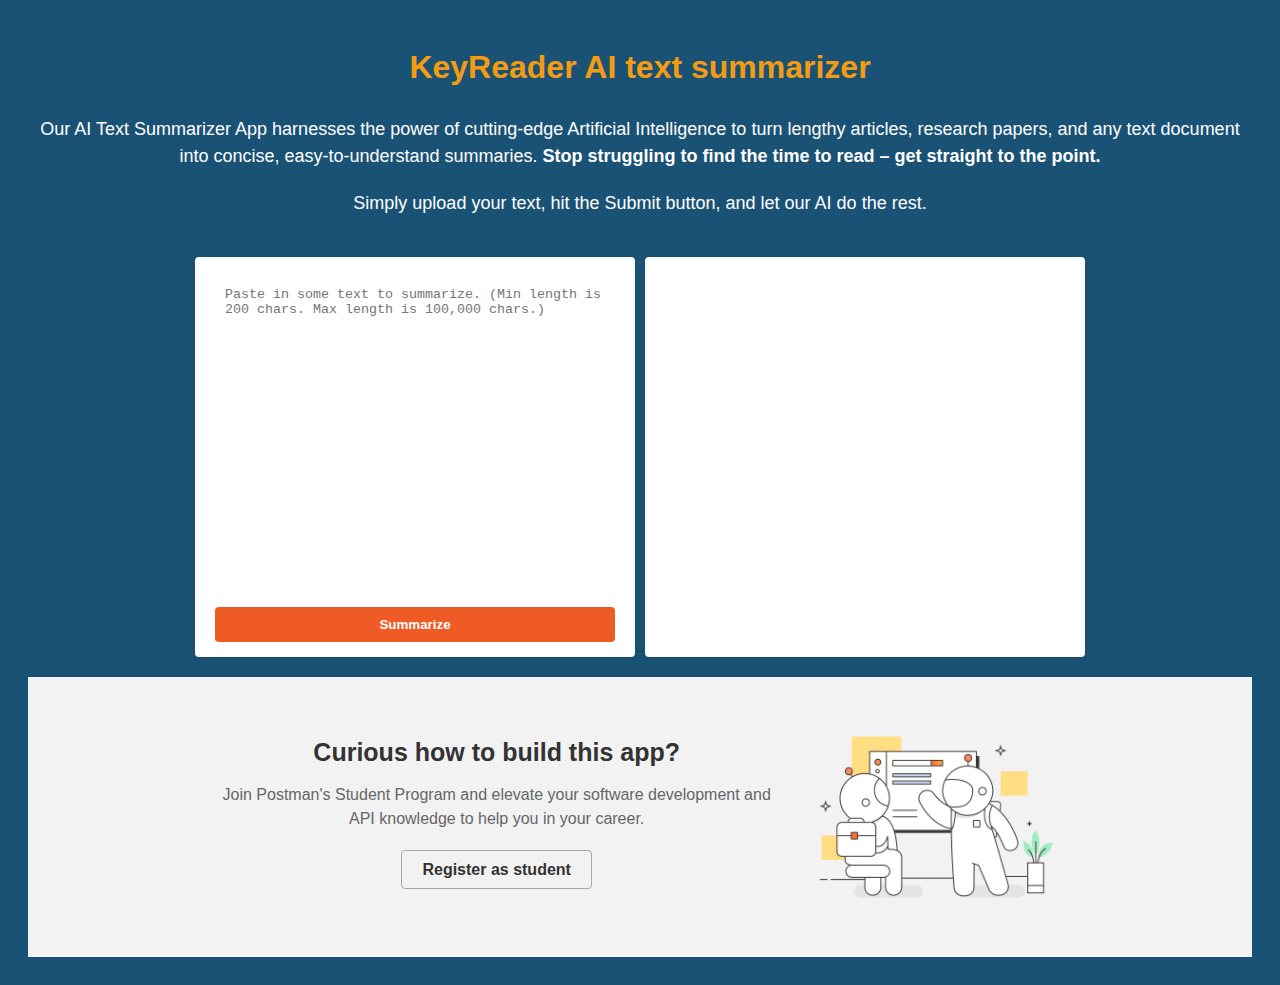
==== public/index.html @ 78e71371 "Initial commit" ====
<!DOCTYPE html>
<html lang="en">
  <head>
    <meta charset="UTF-8">
    <meta name="viewport" content="width=device-width, initial-scale=1.0">
    <meta http-equiv="X-UA-Compatible" content="ie=edge">
    <title>KeyReader</title>
    <link rel="stylesheet" href="stylesheet.css">   
  </head>
  <body>
    <h1>KeyReader AI text summarizer</h1>
    <p> Our AI Text Summarizer App harnesses the power of cutting-edge Artificial Intelligence to turn lengthy articles, research papers, and any text document into concise, easy-to-understand summaries.  <b>Stop struggling to find the time to read – get straight to the point.</b> </p>
    <p> Simply upload your text, hit the Submit button, and let our AI do the rest. </p>
    <div class="container">
      <div class="text-box">
        <textarea id="text_to_summarize" name="text_to_summarize" placeholder="Paste in some text to summarize. (Min length is 200 chars. Max length is 100,000 chars.)" maxlength="100000"></textarea>
        <button id="submit-button" class="submit-button" >
          <span class="submit-button-text">Summarize</span>
        </button>
      </div>
      <div class="text-box"> 
      <textarea id="summary" name="summarized_text" placeholder="Summarized text will appear here"> </textarea>
      </div>
    </div>
    <section class="cta-section">
      <div class="cta-content">
        <div class="cta-text">
        <h2>Curious how to build this app?</h2>
        <p>Join Postman's Student Program and elevate your software development and API knowledge to help you in your career.</p>
          <a href="https://www.postman.com/student-program/student-expert/?utm_campaign=CGC&utm_medium=referral&utm_source=internal&utm_term=pbl-skilljar&utm_content=pbl_summariser_app" class="cta-button" target="_blank" rel="noopener nofollow">Register as student</a>
        </div>
        <img src="images/learning.png"></img>
      </div>
    </section>
    <script src="script.js"></script>
  </body>
</html>
---- public/stylesheet.css ----
.cta-section {
  background-color: #f2f2f2;
  padding: 40px;
}

.cta-content {
  justify-content: center;
  display: flex;
  flex-wrap: nowrap;
}

.cta-text {
  flex-basis: 50%;
  padding-right: 20px;
}

.cta-content h2 {
  font-size: 25px;
  color: #333;
  margin-bottom: 10px;
}

.cta-content p {
  font-size: 16px;
  color: #666;
  padding-bottom: 10px;
}

.cta-button {
  padding: 10px 20px;
  border: 1px solid #A6A6A6;
  width: 300px;
  max-height: 40px;
  color: #333;
  font-weight: bold;
  text-decoration: none;
  border-radius: 4px;
  transition: background-color 0.3s ease;
}

.cta-button:hover {
  border-color: #333333;
}

img {
  max-height:200px;
  max-width: auto;
}

body {
  font-family: 'Roboto', sans-serif;
  background-color: #1A5276 ;
  padding: 20px;
  text-align: center
}

h1 {
  text-align: center;
  font-weight: bold;
  color: #F39C12 ;
  margin-bottom: 30px;
  font-size: 32px;
}

p {
  line-height: 1.5;
  margin-bottom: 20px;
  font-size: 18px;
  color:white;
}

.container {
  display: flex;
  gap: 10px;
  flex-wrap: wrap;
  justify-content: center;
  margin: 0 auto;
  padding: 20px;
}

.text-box {
  width: 400px;
  border-radius: 4px;
  box-shadow: 0 2px 4px rgba(0, 0, 0, 0.1);
  display: flex;
  flex-direction: column;
  padding: 20px;
  background-color: #ffffff
}

textarea {
  height: 300px;
  resize: none;
  border: none;
  padding: 10px;
  margin-bottom: 10px;
}

.submit-button {
  position: relative;
  background-color: #ef5b25;
  color: #ffffff;
  font-weight: bold;
  border-radius: 4px;
  border: none;
  padding: 10px 20px;
  cursor: pointer;
  margin-bottom: -5px;
}

.submit-button-text {
  color: #ffffff;
  transition: all 0.2s;
}

.submit-button:disabled{
  position: relative;
  background-color: #ef5b25;
  color: #ffffff;
  opacity: 40%;
  font-weight: bold;
  border-radius: 4px;
  border: none;
  padding: 10px 20px;
  border-radius: 4px;
  cursor: pointer;
  margin-bottom: -5px;
}

.submit-button--loading .submit-button-text {
  visibility: hidden;
  opacity: 0;
}

.submit-button--loading::after {
    content: "";
    position: absolute;
    width: 16px;
    height: 16px;
    top: 0;
    left: 0;
    right: 0;
    bottom: 0;
    margin: auto;
    border: 4px solid transparent;
    border-top-color: #ffffff;
    border-radius: 50%;
    animation: button-loading-spinner 1s ease infinite;
}

@media (max-width: 768px) {
  .container {
    flex-direction: column;
  }
}

@keyframes button-loading-spinner {
    from {
        transform: rotate(0turn);
    }

    to {
        transform: rotate(1turn);
    }
}
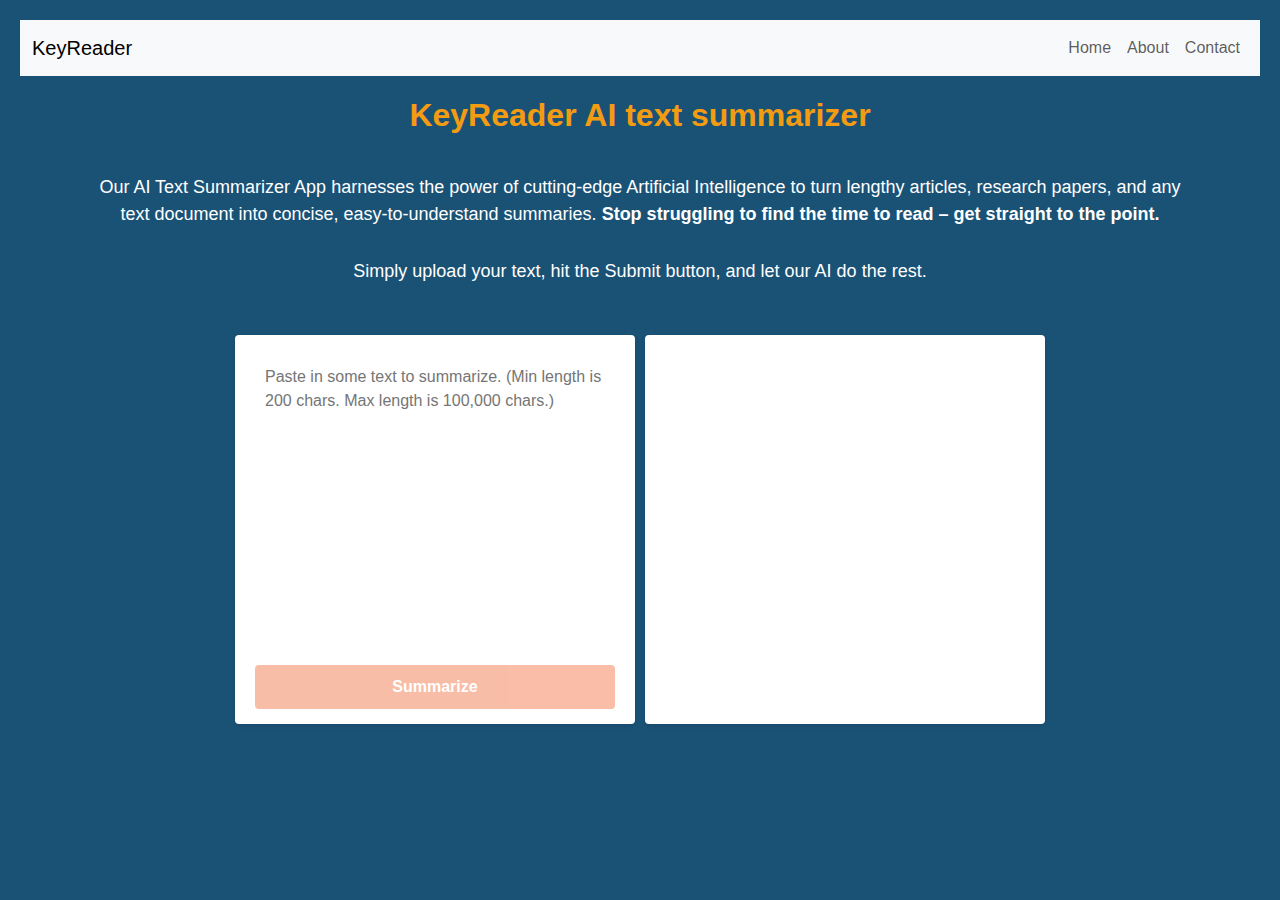
==== commit e3f04387: "added navbar" ====
--- a/public/index.html
+++ b/public/index.html
@@ -5,9 +5,32 @@
     <meta name="viewport" content="width=device-width, initial-scale=1.0">
     <meta http-equiv="X-UA-Compatible" content="ie=edge">
     <title>KeyReader</title>
+    <link href="https://cdn.jsdelivr.net/npm/bootstrap@5.3.3/dist/css/bootstrap.min.css" rel="stylesheet" integrity="sha384-QWTKZyjpPEjISv5WaRU9OFeRpok6YctnYmDr5pNlyT2bRjXh0JMhjY6hW+ALEwIH" crossorigin="anonymous">
     <link rel="stylesheet" href="stylesheet.css">   
   </head>
   <body>
+    <nav class="navbar navbar-expand-lg bg-body-tertiary">
+        <div class="container-fluid">
+            <a class="navbar-brand" href="/index.html">KeyReader</a>
+            <button class="navbar-toggler" type="button" data-bs-toggle="collapse" data-bs-target="#navbarNav" aria-controls="navbarNav" aria-expanded="false" aria-label="Toggle navigation">
+                <span class="navbar-toggler-icon"></span>
+            </button>
+            <div class="collapse navbar-collapse" id="navbarNav">
+                <ul class="navbar-nav ms-auto">
+                    <li class="nav-item">
+                        <a class="nav-link" href="#">Home</a>
+                    </li>
+                    <li class="nav-item">
+                        <a class="nav-link" href="#">About</a>
+                    </li>
+                    <li class="nav-item">
+                        <a class="nav-link" href="#">Contact</a>
+                    </li>
+                </ul>
+            </div>
+        </div>
+    </nav>
+    <div class="container">
     <h1>KeyReader AI text summarizer</h1>
     <p> Our AI Text Summarizer App harnesses the power of cutting-edge Artificial Intelligence to turn lengthy articles, research papers, and any text document into concise, easy-to-understand summaries.  <b>Stop struggling to find the time to read – get straight to the point.</b> </p>
     <p> Simply upload your text, hit the Submit button, and let our AI do the rest. </p>
@@ -22,16 +45,8 @@
       <textarea id="summary" name="summarized_text" placeholder="Summarized text will appear here"> </textarea>
       </div>
     </div>
-    <section class="cta-section">
-      <div class="cta-content">
-        <div class="cta-text">
-        <h2>Curious how to build this app?</h2>
-        <p>Join Postman's Student Program and elevate your software development and API knowledge to help you in your career.</p>
-          <a href="https://www.postman.com/student-program/student-expert/?utm_campaign=CGC&utm_medium=referral&utm_source=internal&utm_term=pbl-skilljar&utm_content=pbl_summariser_app" class="cta-button" target="_blank" rel="noopener nofollow">Register as student</a>
-        </div>
-        <img src="images/learning.png"></img>
-      </div>
-    </section>
+    </div>
     <script src="script.js"></script>
+    <script src="https://cdn.jsdelivr.net/npm/bootstrap@5.3.3/dist/js/bootstrap.bundle.min.js" integrity="sha384-YvpcrYf0tY3lHB60NNkmXc5s9fDVZLESaAA55NDzOxhy9GkcIdslK1eN7N6jIeHz" crossorigin="anonymous"></script>
   </body>
 </html>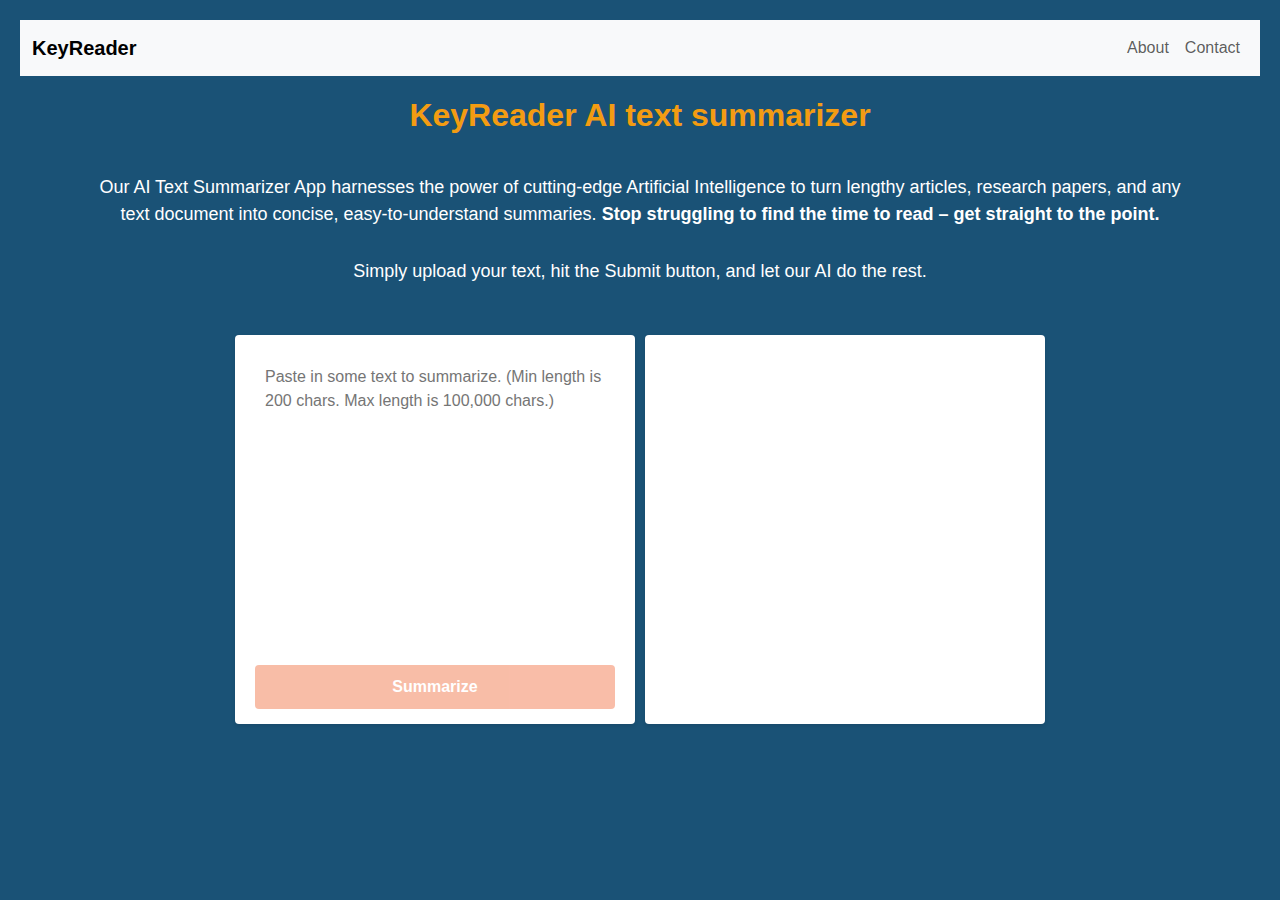
==== commit 977167d0: "nav modifications" ====
--- a/public/index.html
+++ b/public/index.html
@@ -18,10 +18,7 @@
             <div class="collapse navbar-collapse" id="navbarNav">
                 <ul class="navbar-nav ms-auto">
                     <li class="nav-item">
-                        <a class="nav-link" href="#">Home</a>
-                    </li>
-                    <li class="nav-item">
-                        <a class="nav-link" href="#">About</a>
+                        <a class="nav-link" href="/about.html"">About</a>
                     </li>
                     <li class="nav-item">
                         <a class="nav-link" href="#">Contact</a>
--- a/public/stylesheet.css
+++ b/public/stylesheet.css
@@ -1,5 +1,6 @@
 .cta-section {
   background-color: #f2f2f2;
+  margin-top:140px;
   padding: 40px;
 }
 
@@ -162,4 +163,7 @@
     to {
         transform: rotate(1turn);
     }
+}
+.navbar-brand{
+  font-weight:bold;
 }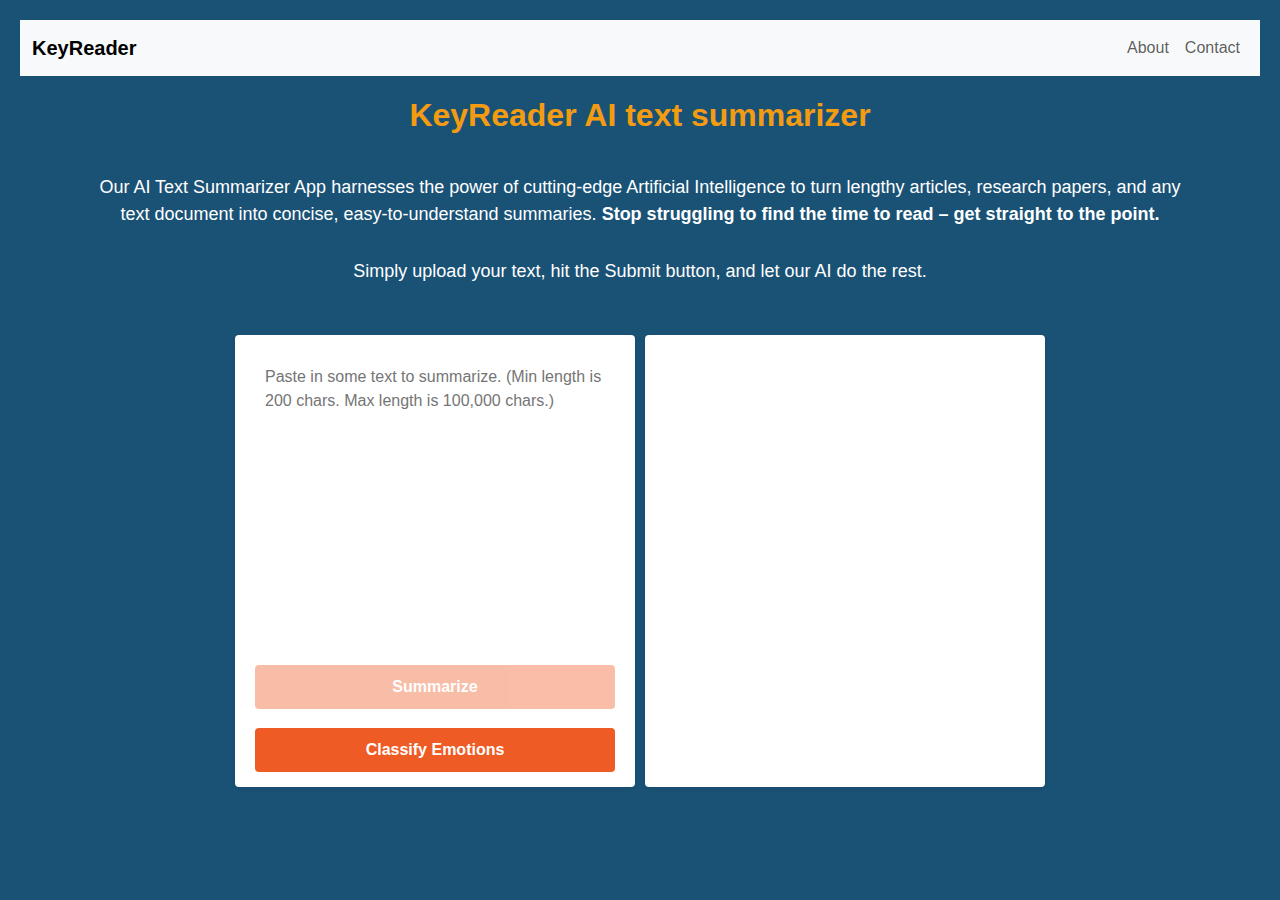
==== commit 32ac720d: "initial classification steps" ====
--- a/public/index.html
+++ b/public/index.html
@@ -37,6 +37,10 @@
         <button id="submit-button" class="submit-button" >
           <span class="submit-button-text">Summarize</span>
         </button>
+        <br/>
+        <button id="classify-button" class="submit-button" >
+          <span class="submit-button-text">Classify Emotions</span>
+        </button>
       </div>
       <div class="text-box"> 
       <textarea id="summary" name="summarized_text" placeholder="Summarized text will appear here"> </textarea>
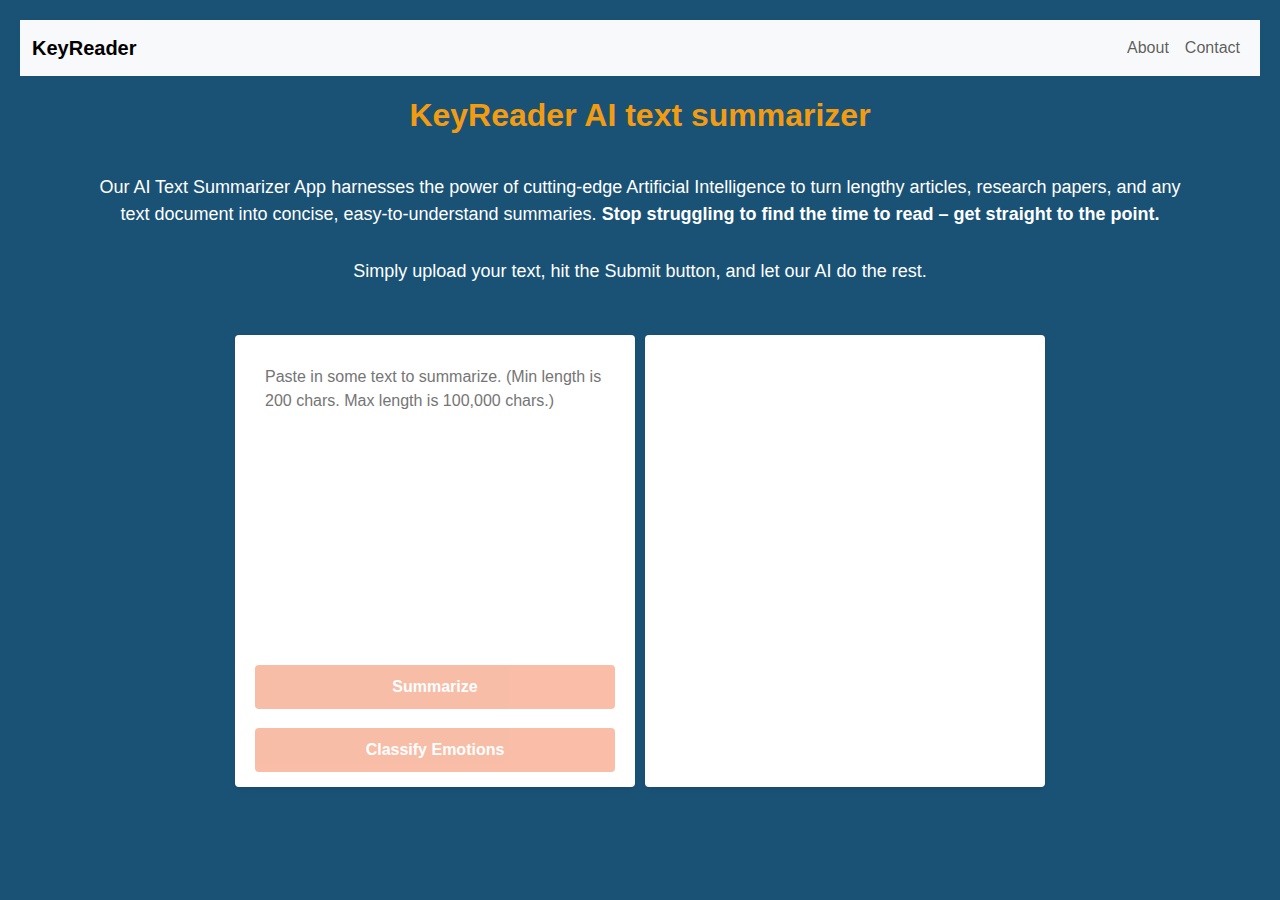
==== commit a74a68bc: "debugging" ====
--- a/public/index.html
+++ b/public/index.html
@@ -46,6 +46,8 @@
       <textarea id="summary" name="summarized_text" placeholder="Summarized text will appear here"> </textarea>
       </div>
     </div>
+      <div id="results"></div>
+      <div id="error"></div>
     </div>
     <script src="script.js"></script>
     <script src="https://cdn.jsdelivr.net/npm/bootstrap@5.3.3/dist/js/bootstrap.bundle.min.js" integrity="sha384-YvpcrYf0tY3lHB60NNkmXc5s9fDVZLESaAA55NDzOxhy9GkcIdslK1eN7N6jIeHz" crossorigin="anonymous"></script>
--- a/public/stylesheet.css
+++ b/public/stylesheet.css
@@ -124,7 +124,7 @@
   border: none;
   padding: 10px 20px;
   border-radius: 4px;
-  cursor: pointer;
+  cursor: not-allowed;
   margin-bottom: -5px;
 }
 
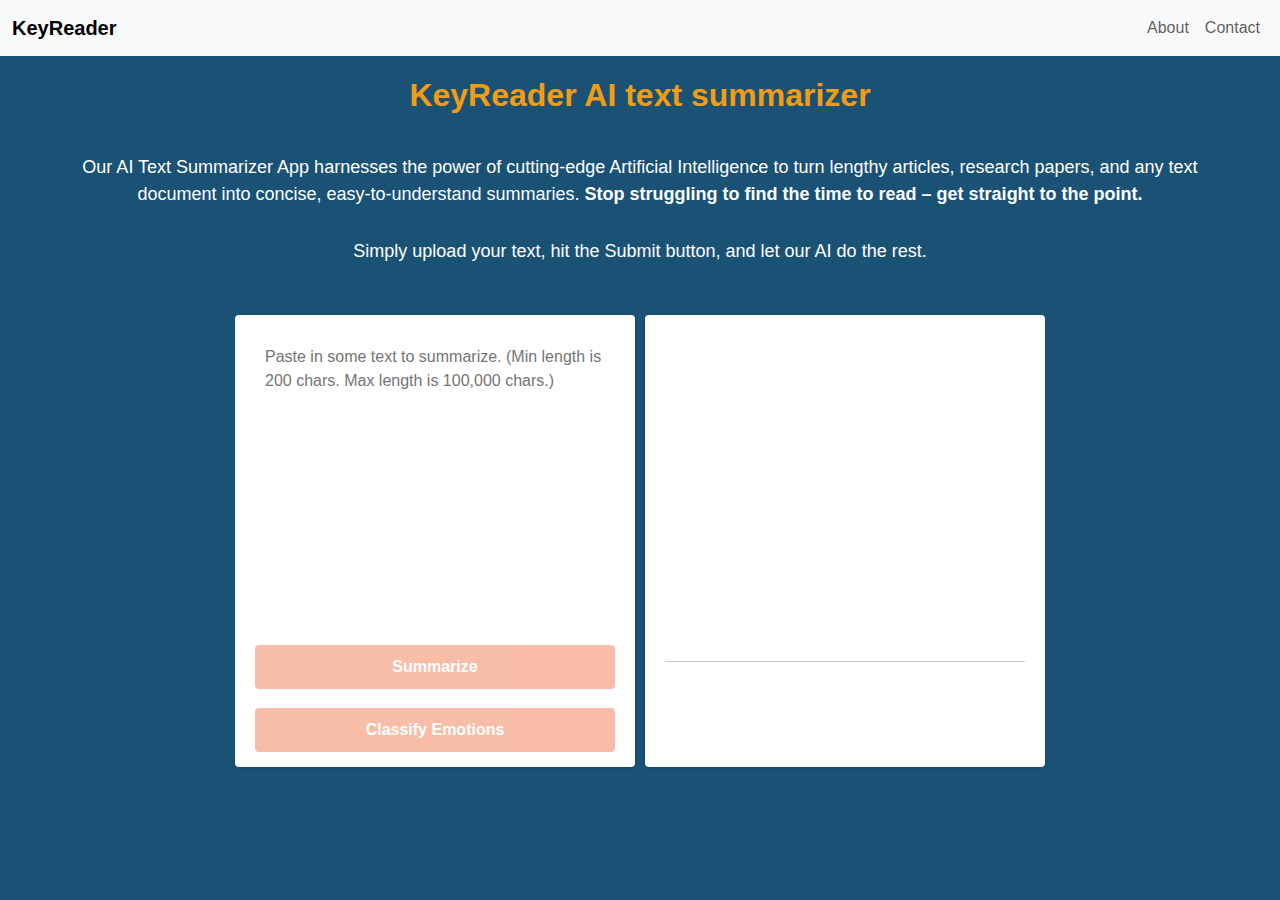
==== commit 3da017ba: "About page modifications" ====
--- a/public/index.html
+++ b/public/index.html
@@ -44,6 +44,8 @@
       </div>
       <div class="text-box"> 
       <textarea id="summary" name="summarized_text" placeholder="Summarized text will appear here"> </textarea>
+        <hr/>
+        <div id="results" class="results"></div>
       </div>
     </div>
       <div id="results"></div>
--- a/public/stylesheet.css
+++ b/public/stylesheet.css
@@ -49,10 +49,9 @@
 }
 
 body {
-  font-family: 'Roboto', sans-serif;
-  background-color: #1A5276 ;
-  padding: 20px;
-  text-align: center
+  font-family: 'Robot', sans-serif;
+  background-color: #1A5276;
+  text-align: center;
 }
 
 h1 {
@@ -76,7 +75,7 @@
   flex-wrap: wrap;
   justify-content: center;
   margin: 0 auto;
-  padding: 20px;
+  
 }
 
 .text-box {
@@ -166,4 +165,16 @@
 }
 .navbar-brand{
   font-weight:bold;
-}+}
+.results{
+  font-weight:bold;
+  text-align:left;
+  color:#4682B4;
+}
+.navbar {
+  margin-bottom: 20px;
+}
+
+.container {
+  margin-top: 20px;
+}
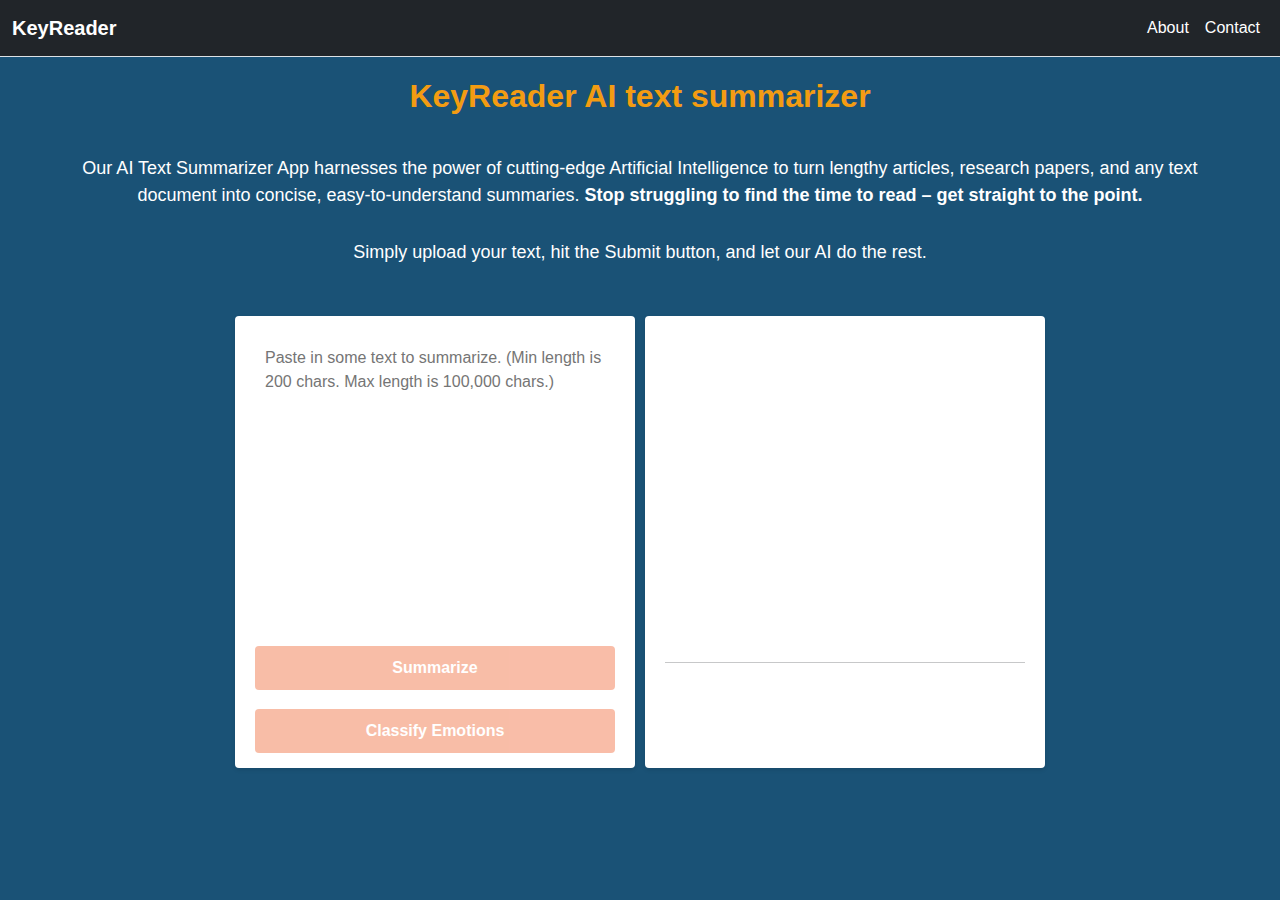
==== commit aaaaef09: "added navigation" ====
--- a/public/index.html
+++ b/public/index.html
@@ -9,12 +9,9 @@
     <link rel="stylesheet" href="stylesheet.css">   
   </head>
   <body>
-    <nav class="navbar navbar-expand-lg bg-body-tertiary">
+    <nav class="navbar navbar-expand-lg bg-dark border-bottom border-body">
         <div class="container-fluid">
             <a class="navbar-brand" href="/index.html">KeyReader</a>
-            <button class="navbar-toggler" type="button" data-bs-toggle="collapse" data-bs-target="#navbarNav" aria-controls="navbarNav" aria-expanded="false" aria-label="Toggle navigation">
-                <span class="navbar-toggler-icon"></span>
-            </button>
             <div class="collapse navbar-collapse" id="navbarNav">
                 <ul class="navbar-nav ms-auto">
                     <li class="nav-item">
--- a/public/stylesheet.css
+++ b/public/stylesheet.css
@@ -165,6 +165,7 @@
 }
 .navbar-brand{
   font-weight:bold;
+  color:white;
 }
 .results{
   font-weight:bold;
@@ -178,3 +179,6 @@
 .container {
   margin-top: 20px;
 }
+.nav-link{
+  color:white;
+}
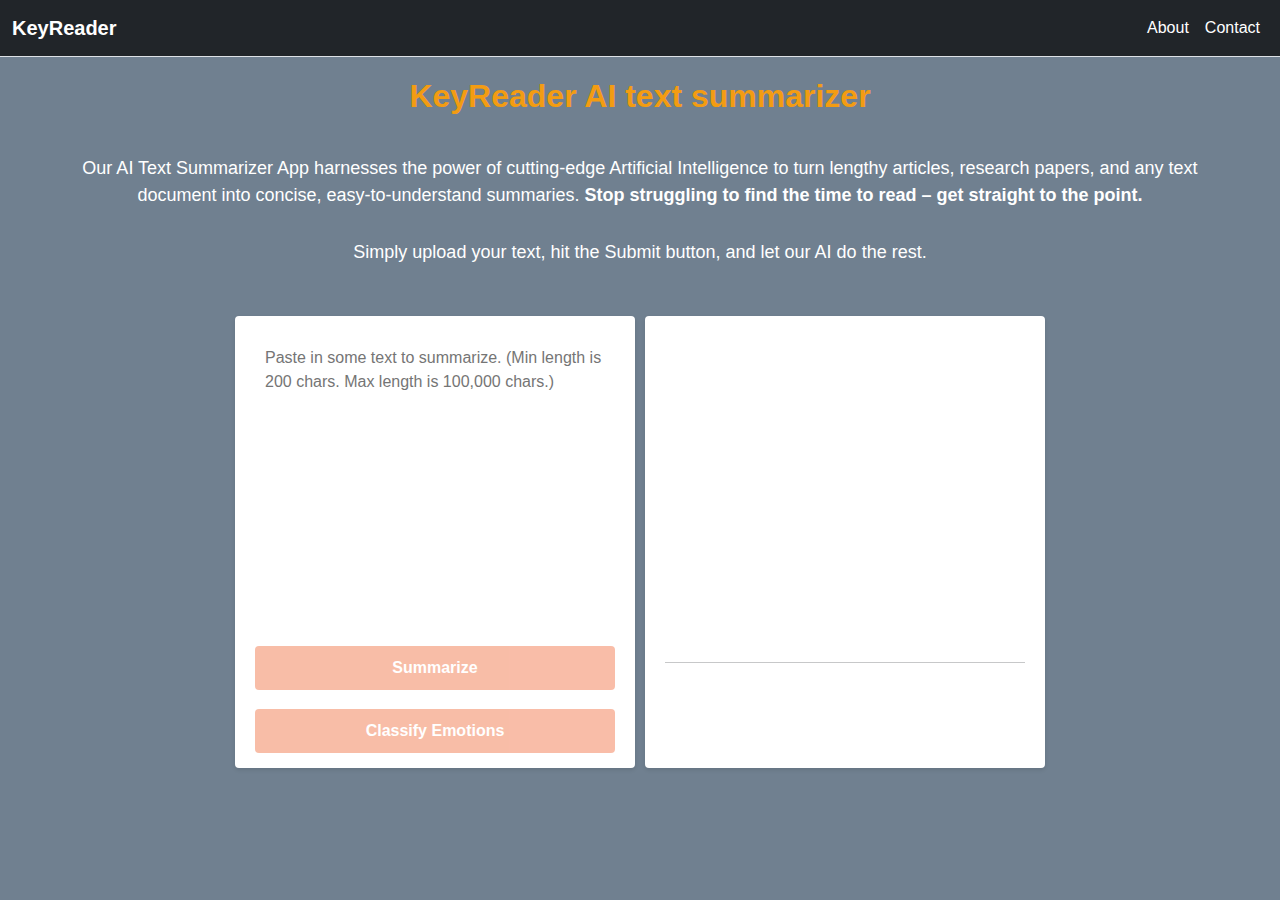
==== commit e2c6f87a: "final touches" ====
--- a/public/index.html
+++ b/public/index.html
@@ -18,12 +18,31 @@
                         <a class="nav-link" href="/about.html"">About</a>
                     </li>
                     <li class="nav-item">
-                        <a class="nav-link" href="#">Contact</a>
+                        <a class="nav-link" href="/" data-bs-toggle="modal" data-bs-target="#contactModal">Contact</a>
                     </li>
                 </ul>
             </div>
         </div>
     </nav>
+    <div class="modal fade" id="contactModal" tabindex="-1" aria-labelledby="exampleModalLabel" aria-hidden="true">
+      <div class="modal-dialog">
+        <div class="modal-content">
+          <div class="modal-header">
+            <h2 class="modal-title fs-5" id="exampleModalLabel">Contact Me</h2>
+            <button type="button" class="btn-close" data-bs-dismiss="modal" aria-label="Close"></button>
+          </div>
+          <div class="modal-body">
+            Thank you for visiting KeyReader. If you have any questions, feedback, or inquiries, please feel free to contact us using the means below.<br/>
+              <a href="https://github.com/SakeenaNavavi">GitHub</a>
+             | 
+              <a href="https://www.linkedin.com/in/sakeena-navavi/">LinkedIn</a> | 
+              <a href="https://twitter.com/sknavi553">X</a> | 
+              <a href="mailto:sakeenanavavi@gmail.com">Email</i></a>
+            
+          </div>
+        </div>
+      </div>
+    </div>
     <div class="container">
     <h1>KeyReader AI text summarizer</h1>
     <p> Our AI Text Summarizer App harnesses the power of cutting-edge Artificial Intelligence to turn lengthy articles, research papers, and any text document into concise, easy-to-understand summaries.  <b>Stop struggling to find the time to read – get straight to the point.</b> </p>
--- a/public/stylesheet.css
+++ b/public/stylesheet.css
@@ -50,7 +50,7 @@
 
 body {
   font-family: 'Robot', sans-serif;
-  background-color: #1A5276;
+  background-color: #708090;
   text-align: center;
 }
 
